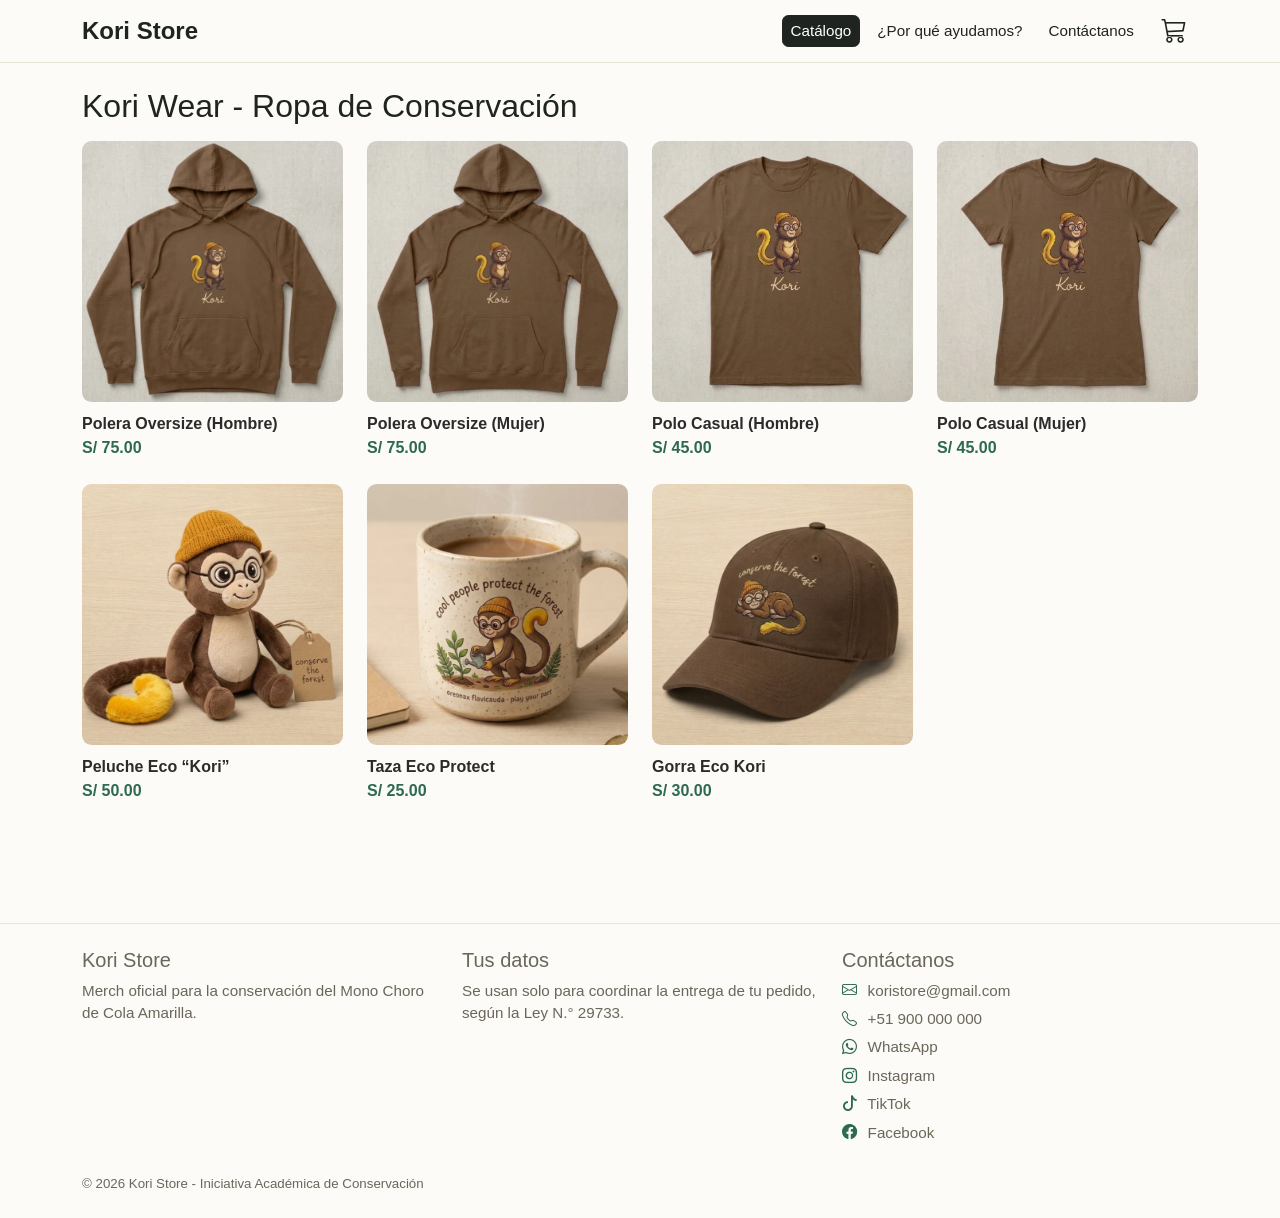
==== catalogo.html @ 1b21ba02 "Carrito" ====
<!DOCTYPE html>
<html lang="es">
<head>
  <meta charset="UTF-8">
  <meta name="viewport" content="width=device-width, initial-scale=1">
  <title>Kori Store | Catálogo</title>
  <!-- 1. Estilos de Bootstrap 5.3.8 -->
  <link rel="stylesheet"
    href="https://cdn.jsdelivr.net/npm/bootstrap@5.3.8/dist/css/bootstrap.min.css"
    integrity="sha384-sRIl4kxILFvY47J16cr9ZwB07vP4J8+LH7qKQnuqkuIAvNWLzeN8tE5YBujZqJLB"
    crossorigin="anonymous">
  <!-- 2. Estilos propios de la marca, siempre después -->
  <link rel="stylesheet" href="https://cdn.jsdelivr.net/npm/bootstrap-icons@1.11.3/font/bootstrap-icons.min.css">
  <link rel="stylesheet" href="STYLE/marca.css">
  <!-- 3. JavaScript de Bootstrap y el propio -->
  <script
    src="https://cdn.jsdelivr.net/npm/bootstrap@5.3.8/dist/js/bootstrap.bundle.min.js"
    integrity="sha384-FKyoEForCGlyvwx9Hj09JcYn3nv7wiPVlz7YYwJrWVcXK/BmnVDxM+D2scQbITxI"
    crossorigin="anonymous" defer></script>
  <script src="JSS/imagenes.js" defer></script>
  <script src="JSS/nav-carrito.js" defer></script>
</head>
<body>

  <!-- Barra de navegación -->
  <nav class="navbar navbar-expand-md navbar-light border-bottom">
    <div class="container">
      <a class="navbar-brand fw-bold fs-4" href="index.html">Kori Store</a>
      <button class="navbar-toggler" type="button"
              data-bs-toggle="collapse" data-bs-target="#menu"
              aria-controls="menu" aria-expanded="false" aria-label="Abrir menú">
        <span class="navbar-toggler-icon"></span>
      </button>
      <div class="collapse navbar-collapse" id="menu">
        <ul class="navbar-nav ms-auto gap-2 py-2 py-md-0 align-items-md-center">
          <li class="nav-item"><a class="btn btn-marca btn-sm" aria-current="page" href="catalogo.html">Catálogo</a></li>
          <li class="nav-item"><a class="btn btn-ghost btn-sm" href="impacto.html">¿Por qué ayudamos?</a></li>
          <li class="nav-item"><a class="btn btn-ghost btn-sm" href="#contacto">Contáctanos</a></li>
          <li class="nav-item"><a class="btn btn-ghost btn-sm btn-carrito" href="carrito.html" aria-label="Carrito de compras" title="Carrito"><i class="bi bi-cart3" aria-hidden="true"></i><span class="carrito-contador" id="carrito-contador" hidden>0</span><span class="d-md-none ms-2">Carrito</span></a></li>
        </ul>
      </div>
    </div>
  </nav>

  <main class="container py-4">

    <!-- Catálogo de Merch -->
    <section id="productos" class="mb-5" aria-labelledby="titulo-catalogo">
      <h2 id="titulo-catalogo" class="mb-3">Kori Wear - Ropa de Conservación</h2>
      <div class="catalogo row row-cols-2 row-cols-lg-4 g-3 g-md-4">

        <div class="col">
          <a class="producto-tienda" href="producto-polera-hombre.html">
            <div class="producto-tienda-foto">
              <img src="IMG/POLERA HOMBRE.png" class="card-img-top" alt="Polera oversize para hombre con ilustración del mono choro">
            </div>
            <h3 class="producto-tienda-nombre h6">Polera Oversize (Hombre)</h3>
            <p class="producto-tienda-precio"><span class="precio">S/ 75.00</span></p>
          </a>
        </div>

        <div class="col">
          <a class="producto-tienda" href="producto-polera-mujer.html">
            <div class="producto-tienda-foto">
              <img src="IMG/POLERA MUJER.png" class="card-img-top" alt="Polera oversize para mujer con ilustración del mono choro">
            </div>
            <h3 class="producto-tienda-nombre h6">Polera Oversize (Mujer)</h3>
            <p class="producto-tienda-precio"><span class="precio">S/ 75.00</span></p>
          </a>
        </div>

        <div class="col">
          <a class="producto-tienda" href="producto-polo-hombre.html">
            <div class="producto-tienda-foto">
              <img src="IMG/POLO HOMBRE.png" class="card-img-top" alt="Polo de algodón para hombre">
            </div>
            <h3 class="producto-tienda-nombre h6">Polo Casual (Hombre)</h3>
            <p class="producto-tienda-precio"><span class="precio">S/ 45.00</span></p>
          </a>
        </div>

        <div class="col">
          <a class="producto-tienda" href="producto-polo-mujer.html">
            <div class="producto-tienda-foto">
              <img src="IMG/POLO MUJER.png" class="card-img-top" alt="Polo de algodón para mujer">
            </div>
            <h3 class="producto-tienda-nombre h6">Polo Casual (Mujer)</h3>
            <p class="producto-tienda-precio"><span class="precio">S/ 45.00</span></p>
          </a>
        </div>

        <div class="col">
          <a class="producto-tienda" href="producto-peluche.html">
            <div class="producto-tienda-foto">
              <img src="IMG/PELUCHE.png" class="card-img-top" alt="Peluche artesanal del mono choro">
            </div>
            <h3 class="producto-tienda-nombre h6">Peluche Eco “Kori”</h3>
            <p class="producto-tienda-precio"><span class="precio">S/ 50.00</span></p>
          </a>
        </div>

        <div class="col">
          <a class="producto-tienda" href="producto-taza.html">
            <div class="producto-tienda-foto">
              <img src="IMG/TAZA.png" class="card-img-top" alt="Taza de cerámica ecológica con un mono regando una planta">
            </div>
            <h3 class="producto-tienda-nombre h6">Taza Eco Protect</h3>
            <p class="producto-tienda-precio"><span class="precio">S/ 25.00</span></p>
          </a>
        </div>

        <div class="col">
          <a class="producto-tienda" href="producto-gorra.html">
            <div class="producto-tienda-foto">
              <img src="IMG/GORRA.png" class="card-img-top" alt="Gorra con diseño sostenible">
            </div>
            <h3 class="producto-tienda-nombre h6">Gorra Eco Kori</h3>
            <p class="producto-tienda-precio"><span class="precio">S/ 30.00</span></p>
          </a>
        </div>
      </div>
    </section>

  </main>

  <!-- Pie de página -->
  <footer id="contacto" class="border-top py-4 mt-5">
    <div class="container">
      <div class="row g-4">
        <div class="col-md-4">
          <h2 class="h5">Kori Store</h2>
          <p class="texto-suave mb-0">Merch oficial para la conservación del Mono Choro de Cola Amarilla.</p>
        </div>
        <div class="col-md-4">
          <h2 class="h5">Tus datos</h2>
          <p class="texto-suave mb-0">Se usan solo para coordinar la entrega de tu pedido, según la Ley N.° 29733.</p>
        </div>
        <div class="col-md-4">
          <h2 class="h5">Contáctanos</h2>
          <ul class="list-unstyled texto-suave contacto-lista mb-0">
            <li><a href="mailto:koristore@gmail.com"><i class="bi bi-envelope" aria-hidden="true"></i> koristore@gmail.com</a></li>
            <li><a href="tel:+51900000000"><i class="bi bi-telephone" aria-hidden="true"></i> +51 900 000 000</a></li>
            <li><a href="https://wa.me/51900000000" target="_blank" rel="noopener"><i class="bi bi-whatsapp" aria-hidden="true"></i> WhatsApp</a></li>
            <li><a href="https://www.instagram.com/koristore" target="_blank" rel="noopener"><i class="bi bi-instagram" aria-hidden="true"></i> Instagram</a></li>
            <li><a href="https://www.tiktok.com/@koristore" target="_blank" rel="noopener"><i class="bi bi-tiktok" aria-hidden="true"></i> TikTok</a></li>
            <li><a href="https://www.facebook.com/koristore" target="_blank" rel="noopener"><i class="bi bi-facebook" aria-hidden="true"></i> Facebook</a></li>
          </ul>
        </div>
      </div>
      <p class="texto-suave small mt-4 mb-0">&copy; 2026 Kori Store - Iniciativa Académica de Conservación</p>
    </div>
  </footer>

</body>
</html>
---- STYLE/marca.css ----
/* ==========================================
   KORI STORE - marca.css  (versión minimalista)
   Se carga DESPUÉS de Bootstrap y solo cambia sus variables --bs-*.
   Una sola paleta: tinta oscura + verde de acento sobre crema.
   ========================================== */

/* ===== 1. Paleta ===== */
:root {
  --tinta: #1f2421;
  --verde: #2d6a4f;
  --muted: #6b665a;            /* 5.4:1 sobre crema */
  --linea: #e8e4d8;
  --hover: #efece1;
  --bs-body-bg: #fcfbf7;
  --bs-body-color: #2b2b2b;
  --bs-body-font-family: 'Segoe UI', Tahoma, Geneva, Verdana, sans-serif;
  --bs-border-color: var(--linea);
  --bs-link-color: var(--verde);
  --bs-link-hover-color: var(--tinta);
}

h1, h2, h3, h4, h5 { color: var(--tinta); }

/* ===== 2. Botones: planos, de bordes suaves ===== */
.btn {
  --bs-btn-border-radius: 0.4rem;
  --bs-btn-font-weight: 500;
  --bs-btn-font-size: 0.95rem;
  box-shadow: none;
}

/* Principal: tinta sólida, hover verde */
.btn-marca {
  --bs-btn-color: #ffffff;
  --bs-btn-bg: var(--tinta);
  --bs-btn-border-color: var(--tinta);
  --bs-btn-hover-color: #ffffff;
  --bs-btn-hover-bg: var(--verde);
  --bs-btn-hover-border-color: var(--verde);
  --bs-btn-active-color: #ffffff;
  --bs-btn-active-bg: var(--verde);
  --bs-btn-active-border-color: var(--verde);
  --bs-btn-focus-shadow-rgb: 31, 36, 33;
}

/* Secundario: texto sin borde, fondo suave al pasar el mouse */
.btn-ghost {
  --bs-btn-color: var(--tinta);
  --bs-btn-bg: transparent;
  --bs-btn-border-color: transparent;
  --bs-btn-hover-color: var(--tinta);
  --bs-btn-hover-bg: var(--hover);
  --bs-btn-hover-border-color: transparent;
  --bs-btn-active-color: var(--tinta);
  --bs-btn-active-bg: var(--linea);
  --bs-btn-active-border-color: transparent;
  --bs-btn-focus-shadow-rgb: 31, 36, 33;
}

/* ===== 3. Barra de navegación clara ===== */
.navbar {
  --bs-navbar-brand-color: var(--tinta);
  --bs-navbar-brand-hover-color: var(--verde);
  background-color: var(--bs-body-bg);
}


/* ===== 4. Portada ===== */
.hero h1 { letter-spacing: -0.5px; }
.hero .lead { color: var(--muted); font-size: 1.1rem; }

/* ===== 5. Catálogo ===== */
.producto {
  border: 1px solid var(--linea);
  background: #ffffff;
  transition: border-color 0.2s ease;
}

.producto:hover { border-color: #cfc9b6; }

/* Todas las fotos con la misma proporción: tarjetas iguales */
.producto .card-img-top,
.sin-foto {
  aspect-ratio: 4 / 3;
  width: 100%;
  object-fit: cover;
}

/* Marcador que imagenes.js pone cuando falta la foto de un producto */
.sin-foto {
  display: flex;
  align-items: center;
  justify-content: center;
  background: var(--hover);
  color: var(--muted);
  font-size: 0.9rem;
  border-radius: var(--bs-card-inner-border-radius) var(--bs-card-inner-border-radius) 0 0;
}

.producto .card-title { font-weight: 600; }

.precio {
  font-weight: 600;
  color: var(--verde);         /* 6.4:1 sobre blanco */
}

/* ===== 6. Carrito ===== */
#mi-pedido,
.card { border-color: var(--linea); }

#lista-pedido li {
  display: flex;
  justify-content: space-between;
  align-items: center;
  gap: 1rem;
  padding: 0.6rem 0;
  border-bottom: 1px solid var(--linea);
}

.btn-quitar {
  border: 0;
  background: none;
  color: var(--muted);
  text-decoration: underline;
  padding: 0.15rem 0.4rem;
  margin-left: 0.5rem;
}

.btn-quitar:hover { color: #b00020; }

/* ===== 7. Impacto, acordeón y formulario ===== */
.tarjeta-fondo {
  background: #ffffff;
  border-left: 3px solid var(--verde);
}

.accordion {
  --bs-accordion-border-color: var(--linea);
  --bs-accordion-active-bg: var(--hover);
  --bs-accordion-active-color: var(--tinta);
  --bs-accordion-btn-focus-box-shadow: 0 0 0 0.2rem rgba(31, 36, 33, 0.25);
}

.form-control:focus,
.form-check-input:focus {
  border-color: var(--tinta);
  box-shadow: 0 0 0 0.2rem rgba(31, 36, 33, 0.2);
}

.form-check-input:checked {
  background-color: var(--tinta);
  border-color: var(--tinta);
}

.error-msg {
  color: #b00020;              /* 6.8:1 sobre blanco */
  font-size: 0.875rem;
}

/* ===== 8. Pie de página ===== */
footer { background: transparent; color: var(--muted); font-size: 0.95rem; }
footer h2 { color: var(--tinta); font-weight: 600; }
.texto-suave { color: var(--muted); }

/* ===== 9. Selector de talla (poleras y polos) ===== */
.tallas { border: 0; padding: 0; margin-bottom: 0; }
.tallas legend { float: none; width: auto; font-size: 0.85rem; }

.btn-talla {
  --bs-btn-color: var(--tinta);
  --bs-btn-bg: #ffffff;
  --bs-btn-border-color: var(--linea);
  --bs-btn-hover-color: var(--tinta);
  --bs-btn-hover-bg: var(--hover);
  --bs-btn-hover-border-color: #cfc9b6;
  --bs-btn-focus-shadow-rgb: 31, 36, 33;
}

/* Talla elegida: tinta sólida */
.btn-check:checked + .btn-talla {
  --bs-btn-active-color: #ffffff;
  --bs-btn-active-bg: var(--tinta);
  --bs-btn-active-border-color: var(--tinta);
  color: #ffffff;
  background-color: var(--tinta);
  border-color: var(--tinta);
}

/* ===== 10. Portada con imagen difuminada hacia la sección de abajo ===== */
.hero-difuminado { border-bottom: 0 !important; margin-bottom: 0; }

.hero-img-difuminada {
  /* Sin marco ni sombra: los bordes se funden con el fondo de la página */
  -webkit-mask-image:
    linear-gradient(to bottom, transparent 0, #000 10%, #000 72%, transparent 100%),
    linear-gradient(to right, transparent 0, #000 14%, #000 86%, transparent 100%);
  -webkit-mask-composite: source-in;
  mask-image:
    linear-gradient(to bottom, transparent 0, #000 10%, #000 72%, transparent 100%),
    linear-gradient(to right, transparent 0, #000 14%, #000 86%, transparent 100%);
  mask-composite: intersect;
}

/* ===== 11. Contacto y redes en el pie de página ===== */
.contacto-lista li { margin-bottom: 0.35rem; }
.contacto-lista a { color: var(--muted); text-decoration: none; }
.contacto-lista a:hover { color: var(--tinta); text-decoration: underline; }
.contacto-lista .bi { margin-right: 0.4rem; color: var(--verde); }

/* ===== 12. Contador del carrito en la barra + aviso al añadir ===== */
.btn-carrito { position: relative; }
.carrito-contador {
  position: absolute; top: -5px; right: -6px;
  min-width: 1.15rem; height: 1.15rem; padding: 0 0.3rem;
  border-radius: 999px; background: var(--verde); color: #fff;
  font-size: 0.68rem; font-weight: 600; line-height: 1.15rem; text-align: center;
}
.carrito-contador[hidden] { display: none; }
.carrito-contador.bump { animation: rebote 0.45s ease; }
@keyframes rebote { 30% { transform: scale(1.5); } 60% { transform: scale(0.9); } 100% { transform: scale(1); } }

.btn-anadir.anadido { --bs-btn-bg: var(--verde); --bs-btn-border-color: var(--verde); background-color: var(--verde); border-color: var(--verde); }

.toast-kori {
  position: fixed; left: 50%; bottom: 1.25rem; z-index: 1080;
  display: flex; align-items: center; gap: 1rem;
  padding: 0.65rem 0.65rem 0.65rem 1.1rem;
  background: var(--tinta); color: #fff; border-radius: 999px;
  box-shadow: 0 12px 32px -10px rgba(31, 36, 33, 0.5);
  font-size: 0.92rem; max-width: calc(100vw - 2rem);
  opacity: 0; transform: translate(-50%, 16px); pointer-events: none;
  transition: opacity 0.3s ease, transform 0.3s ease;
}
.toast-kori.visible { opacity: 1; transform: translate(-50%, 0); pointer-events: auto; }
.toast-kori-enlace {
  color: var(--tinta); background: #fff; text-decoration: none; font-weight: 500;
  padding: 0.3rem 0.8rem; border-radius: 999px; white-space: nowrap;
}
.toast-kori-enlace:hover { background: var(--hover); color: var(--tinta); }

/* ===== 13. Página de carrito ===== */
.panel-carrito { border-radius: 1rem; }
@media (min-width: 992px) { .panel-fijo { position: sticky; top: 1.25rem; } }

.item-carrito {
  display: grid; grid-template-columns: 72px 1fr auto; gap: 1rem; align-items: center;
  padding: 0.95rem 0; border-bottom: 1px solid var(--linea);
  transition: opacity 0.3s ease, transform 0.3s ease;
}
.item-carrito.entrando { animation: itemEntra 0.55s cubic-bezier(.2,.7,.2,1) both; }
.item-carrito.saliendo { opacity: 0; transform: translateX(28px) scale(0.98); }
@keyframes itemEntra { from { opacity: 0; transform: translateY(14px); filter: blur(6px); } to { opacity: 1; transform: none; filter: none; } }

.item-foto { width: 72px; height: 72px; object-fit: cover; border-radius: 0.7rem; background: var(--hover); }
.item-nombre { font-weight: 600; margin: 0; line-height: 1.3; }
.item-unidad { color: var(--muted); font-size: 0.85rem; margin: 0 0 0.45rem; }
.item-lado { display: flex; flex-direction: column; align-items: flex-end; gap: 0.35rem; }
.item-subtotal { font-weight: 600; color: var(--verde); }
.item-quitar { border: 0; background: none; color: var(--muted); padding: 0.2rem 0.4rem; border-radius: 0.4rem; transition: color 0.2s, background 0.2s; }
.item-quitar:hover { color: #b00020; background: var(--hover); }

.stepper { display: inline-flex; align-items: center; border: 1px solid var(--linea); border-radius: 999px; background: #fff; }
.stepper-btn { border: 0; background: none; width: 2rem; height: 2rem; border-radius: 50%; color: var(--tinta); transition: background 0.2s; }
.stepper-btn:hover { background: var(--hover); }
.stepper-valor { min-width: 1.8rem; text-align: center; font-weight: 600; font-variant-numeric: tabular-nums; }
.stepper-valor.bump { animation: rebote 0.35s ease; }

.enlace-seguir { display: inline-block; margin-top: 1rem; color: var(--muted); text-decoration: none; font-size: 0.92rem; }
.enlace-seguir:hover { color: var(--tinta); }

.vacio-carrito { padding: 4rem 1rem; animation: itemEntra 0.6s both; }
.vacio-icono { font-size: 3rem; color: var(--verde); display: block; margin-bottom: 0.5rem; }

/* Métodos de pago como tarjetas elegibles */
.pago-grupo { display: grid; gap: 0.6rem; }
.pago-opcion { display: block; margin: 0; cursor: pointer; position: relative; }
.pago-opcion input { position: absolute; opacity: 0; inset: 0; }
.pago-caja {
  display: flex; align-items: center; gap: 0.8rem; padding: 0.75rem 1rem;
  border: 1px solid var(--linea); border-radius: 0.8rem; background: #fff;
  transition: border-color 0.2s, box-shadow 0.2s, background 0.2s, transform 0.2s;
}
.pago-caja .bi { font-size: 1.4rem; color: var(--verde); }
.pago-caja strong { display: block; font-weight: 600; }
.pago-caja small { color: var(--muted); }
.pago-opcion:hover .pago-caja { border-color: #cfc9b6; transform: translateX(2px); }
.pago-opcion input:checked + .pago-caja { border-color: var(--tinta); box-shadow: 0 0 0 1px var(--tinta); background: var(--hover); }
.pago-opcion input:focus-visible + .pago-caja { outline: 3px solid rgba(31, 36, 33, 0.35); outline-offset: 2px; }
.pago-grupo.sacudir { animation: sacudir 0.45s; }
@keyframes sacudir { 20%, 60% { transform: translateX(-6px); } 40%, 80% { transform: translateX(6px); } }
.detalle-pago { min-height: 2.8em; margin: 0.8rem 0 0; font-size: 0.88rem; color: var(--muted); }
.detalle-pago.activo { animation: itemEntra 0.4s both; }

.total-grande { font-size: 1.7rem; font-variant-numeric: tabular-nums; }

/* Reparto de la compra */
.impacto-mini { margin-top: 1rem; }
.impacto-barra { display: flex; height: 8px; background: var(--linea); border-radius: 999px; overflow: hidden; gap: 2px; }
.impacto-barra span { display: block; transform-origin: left; animation: crece 0.9s cubic-bezier(.2,.7,.2,1) both; }
.impacto-barra .b1 { width: 20%; background: var(--verde); }
.impacto-barra .b2 { width: 20%; background: #c29b38; animation-delay: 0.1s; }
.impacto-barra .b3 { width: 20%; background: #7a8f84; animation-delay: 0.2s; }
@keyframes crece { from { transform: scaleX(0); } to { transform: scaleX(1); } }
.impacto-leyenda { margin-top: 0.7rem; }
.impacto-leyenda li { display: flex; align-items: center; gap: 0.5rem; padding: 0.15rem 0; color: var(--muted); }
.impacto-leyenda strong { margin-left: auto; color: var(--tinta); font-variant-numeric: tabular-nums; }
.punto { width: 9px; height: 9px; border-radius: 50%; display: inline-block; }
.punto.p1 { background: var(--verde); } .punto.p2 { background: #c29b38; } .punto.p3 { background: #7a8f84; }

@media (max-width: 575px) {
  .item-carrito { grid-template-columns: 60px 1fr; }
  .item-foto { width: 60px; height: 60px; }
  .item-lado { grid-column: 1 / -1; flex-direction: row; justify-content: space-between; align-items: center; }
}

/* ===== 14. Inicio: estética minimalista futurista y mezcla al hacer scroll ===== */
.aurora {
  position: fixed; inset: 0; z-index: -1; pointer-events: none;
  background:
    radial-gradient(55vmax 38vmax at calc(88% - var(--avance, 0) * 40%) calc(8% + var(--avance, 0) * 62%), rgba(45, 106, 79, 0.13), transparent 62%),
    radial-gradient(48vmax 34vmax at calc(6% + var(--avance, 0) * 46%) calc(86% - var(--avance, 0) * 56%), rgba(224, 181, 60, 0.15), transparent 62%);
}
.barra-progreso {
  position: fixed; top: 0; left: 0; right: 0; height: 2px; z-index: 1050;
  transform: scaleX(0); transform-origin: left;
  background: linear-gradient(90deg, var(--verde), #c29b38);
}

.home .navbar {
  position: sticky; top: 0; z-index: 1030;
  background: rgba(252, 251, 247, 0.72);
  -webkit-backdrop-filter: blur(14px); backdrop-filter: blur(14px);
  border-color: rgba(45, 106, 79, 0.12) !important;
}

.home h1, .home #titulo-por-que { font-weight: 300 !important; letter-spacing: -0.03em; }
.home .lead { font-weight: 300; }
.titulo-kori {
  background: linear-gradient(100deg, var(--tinta) 25%, var(--verde) 65%, #c29b38);
  -webkit-background-clip: text; background-clip: text;
  color: transparent; -webkit-text-fill-color: transparent;
}
.home #titulo-por-que::after {
  content: ""; display: block; width: 56px; height: 2px; margin-top: 0.7rem;
  background: linear-gradient(90deg, var(--verde), #c29b38);
}

/* La sección de abajo sube y se solapa con la portada: se mezclan, sin corte */
@media (min-width: 768px) { .home #por-que-ayudamos { margin-top: -3.5rem; position: relative; } }
.home .hero { padding-bottom: 3rem !important; }

/* Tarjetas tipo cristal */
.home .card {
  background: rgba(255, 255, 255, 0.5);
  -webkit-backdrop-filter: blur(12px); backdrop-filter: blur(12px);
  border: 1px solid rgba(45, 106, 79, 0.14); border-radius: 1rem;
  box-shadow: 0 14px 40px -18px rgba(45, 106, 79, 0.28), inset 0 1px 0 rgba(255, 255, 255, 0.85);
  transition: transform 0.35s ease, box-shadow 0.35s ease;
}
.home .tarjeta-fondo { position: relative; overflow: hidden; border-left: 1px solid rgba(45, 106, 79, 0.14); }
.home .tarjeta-fondo::before {
  content: ""; position: absolute; inset: 0 0 auto 0; height: 2px;
  background: linear-gradient(90deg, transparent, var(--verde), transparent);
}
.home .tarjeta-fondo:hover { transform: translateY(-4px); box-shadow: 0 20px 44px -16px rgba(45, 106, 79, 0.4); }

.home .accordion { --bs-accordion-bg: transparent; --bs-accordion-border-width: 0; }
.home .accordion-item {
  background: rgba(255, 255, 255, 0.5); border: 1px solid rgba(45, 106, 79, 0.14);
  border-radius: 0.9rem !important; margin-bottom: 0.6rem; overflow: hidden;
  -webkit-backdrop-filter: blur(12px); backdrop-filter: blur(12px);
}
.home .accordion-button { background: transparent; box-shadow: none; }
.home .accordion-button:not(.collapsed) { background: rgba(45, 106, 79, 0.07); }

/* Antes de que corra el script, nada parpadea; sin movimiento, todo visible */
.mezcla-on [data-mezcla] { opacity: 0; will-change: opacity, transform, filter; }
.sin-mezcla [data-mezcla] { opacity: 1; }

@media (prefers-reduced-motion: reduce) {
  .item-carrito, .item-carrito.entrando, .impacto-barra span, .vacio-carrito, .detalle-pago.activo { animation: none; transition: none; }
}

/* ===== 14. Carrusel de prendas (página principal) ===== */
.carrusel-flechas { display: flex; gap: 0.5rem; flex-shrink: 0; }
.carrusel-btn {
  width: 2.75rem; height: 2.75rem; padding: 0;
  display: inline-flex; align-items: center; justify-content: center;
  border-radius: 50%; font-size: 1.1rem;
  --bs-btn-border-color: var(--linea);
}
.btn-ghost.carrusel-btn { border: 1px solid var(--linea); }
.carrusel-btn:disabled { opacity: 0.35; }

.carrusel-pista {
  display: flex; gap: 1rem;
  overflow-x: auto; scroll-snap-type: x mandatory;
  padding: 0.25rem 0.1rem 0.75rem;
  scrollbar-width: thin; scrollbar-color: var(--linea) transparent;
  cursor: grab;
}
.carrusel-pista.arrastrando { cursor: grabbing; scroll-snap-type: none; }
.carrusel-pista:focus-visible { outline: 2px solid var(--verde); outline-offset: 4px; border-radius: 0.5rem; }
.carrusel-item { min-width: 0; flex: 0 0 min(15rem, 72%); scroll-snap-align: start; }

.producto-mini {
  border: 1px solid var(--linea); background: #fff; color: inherit;
  transition: border-color 0.2s ease;
}
.producto-mini:hover { border-color: #cfc9b6; color: inherit; }
.producto-mini .card-img-top { width: 100%; aspect-ratio: 4 / 3; object-fit: cover; user-select: none; }

/* ===== 15. Carrito de la barra: más grande ===== */
.btn-carrito { padding: 0.3rem 0.6rem; }
.btn-carrito .bi { font-size: 1.6rem; line-height: 1; vertical-align: middle; }
.btn-carrito .carrito-contador { top: -2px; right: -4px; }

/* ===== 16. Difuminado en los bordes del carrusel ===== */
.carrusel-pista {
  --desv-izq: 0px; --desv-der: 0px;
  -webkit-mask-image: linear-gradient(90deg, transparent 0, #000 var(--desv-izq), #000 calc(100% - var(--desv-der)), transparent 100%);
          mask-image: linear-gradient(90deg, transparent 0, #000 var(--desv-izq), #000 calc(100% - var(--desv-der)), transparent 100%);
}
.carrusel-pista.desv-izq { --desv-izq: 5rem; }
.carrusel-pista.desv-der { --desv-der: 5rem; }

/* ===== 17. Página de producto ===== */
.foto-detalle { width: 100%; border: 1px solid var(--linea); }
.producto-detalle fieldset { border: 0; padding: 0; margin-bottom: 0; }
.producto-detalle legend { float: none; width: auto; font-size: 0.9rem; }
.color-grupo { display: flex; flex-wrap: wrap; gap: 0.6rem; }
.color-opcion {
  display: inline-flex; align-items: center; gap: 0.5rem;
  padding: 0.35rem 0.8rem 0.35rem 0.4rem;
  border: 1px solid var(--linea); border-radius: 999px; background: #fff;
  font-size: 0.9rem; cursor: pointer; transition: border-color 0.2s, background 0.2s;
}
.color-opcion:hover { background: var(--hover); }
.color-bola { width: 1.4rem; height: 1.4rem; border-radius: 50%; border: 1px solid rgba(0, 0, 0, 0.25); }
.btn-check:checked + .color-opcion { border-color: var(--tinta); box-shadow: 0 0 0 1px var(--tinta); }
.btn-check:focus-visible + .color-opcion { outline: 2px solid var(--verde); outline-offset: 2px; }
.producto-detalle .stepper-btn { width: 2.5rem; height: 2.5rem; }
.producto-detalle .stepper-valor { min-width: 2.5rem; font-size: 1.1rem; }

/* ===== 18. Catálogo estilo tienda: solo foto, nombre y precio ===== */
.producto-tienda { display: block; color: inherit; text-decoration: none; }
.producto-tienda:hover { color: inherit; }
.producto-tienda-foto { overflow: hidden; border-radius: 0.6rem; background: var(--hover); }
.producto-tienda-foto img { display: block; width: 100%; aspect-ratio: 1 / 1; object-fit: cover; transition: transform 0.4s ease; }
.producto-tienda:hover .producto-tienda-foto img,
.producto-tienda:focus-visible .producto-tienda-foto img { transform: scale(1.04); }
.producto-tienda:focus-visible { outline: 2px solid var(--verde); outline-offset: 4px; border-radius: 0.6rem; }
.producto-tienda .sin-foto { aspect-ratio: 1 / 1; border-radius: 0.6rem; }
.producto-tienda-nombre { margin: 0.75rem 0 0.15rem; font-weight: 600; }
.producto-tienda-precio { margin: 0; }
@media (prefers-reduced-motion: reduce) { .producto-tienda-foto img { transition: none; } }
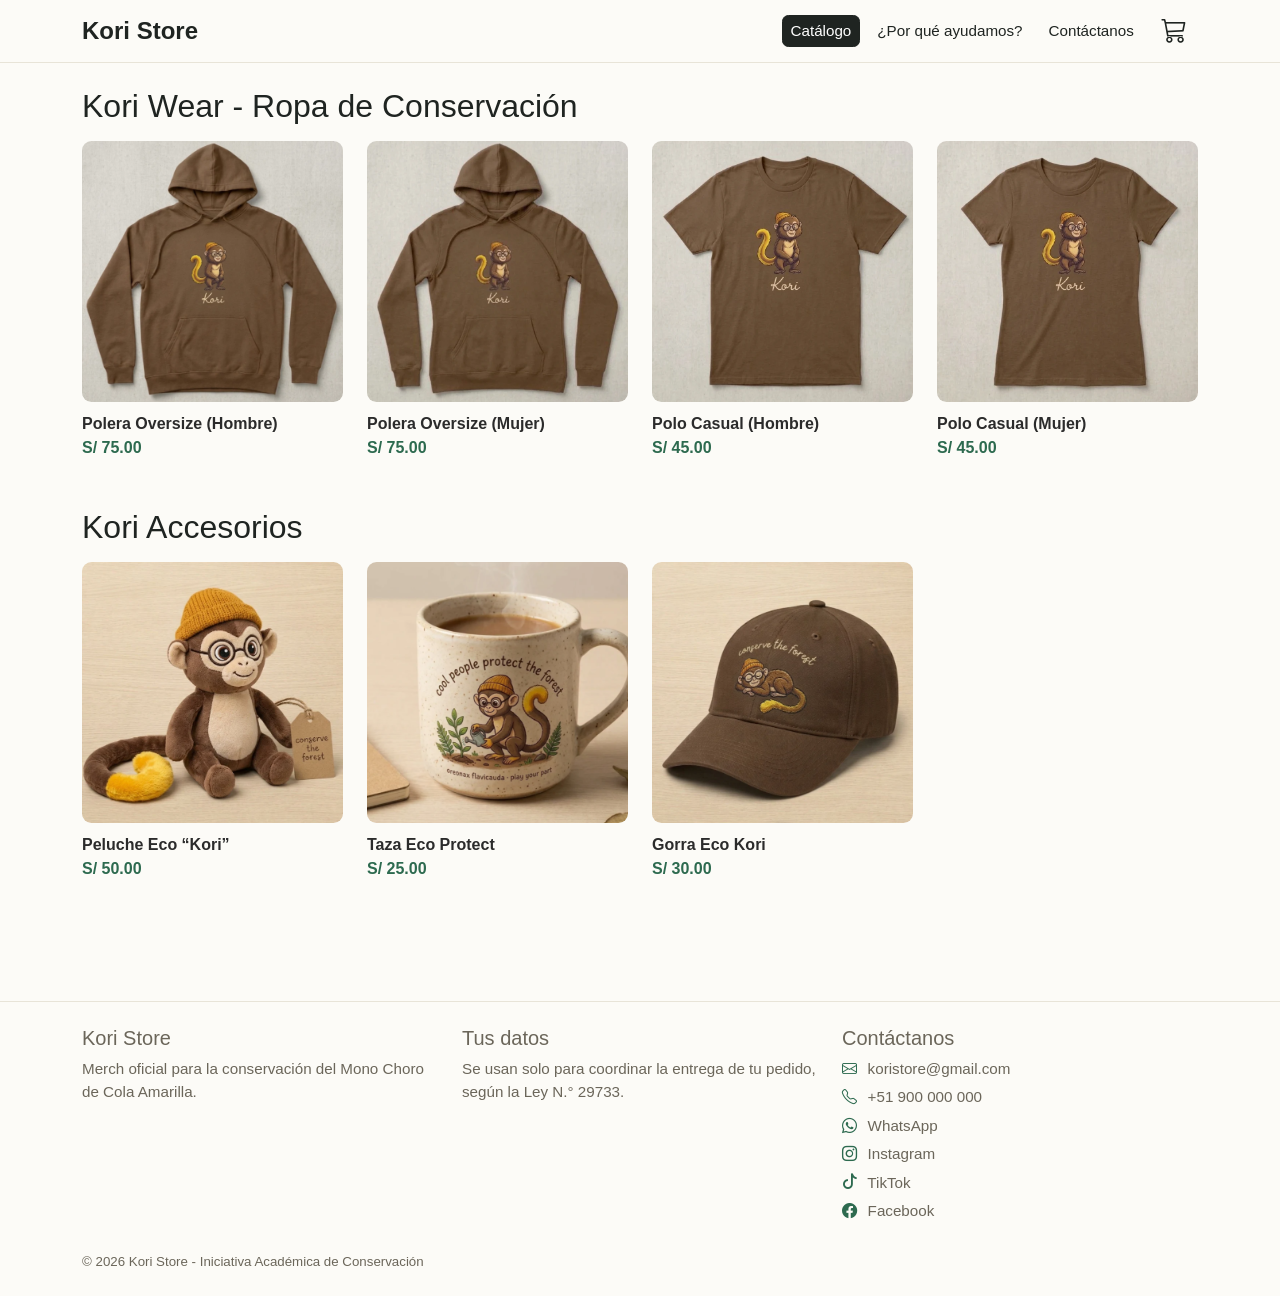
==== commit c24f2b49: "CATALOGO SECCIONES" ====
--- a/catalogo.html
+++ b/catalogo.html
@@ -44,9 +44,9 @@
 
   <main class="container py-4">
 
-    <!-- Catálogo de Merch -->
-    <section id="productos" class="mb-5" aria-labelledby="titulo-catalogo">
-      <h2 id="titulo-catalogo" class="mb-3">Kori Wear - Ropa de Conservación</h2>
+    <!-- Catálogo de Ropa -->
+    <section id="ropa" class="mb-5" aria-labelledby="titulo-ropa">
+      <h2 id="titulo-ropa" class="mb-3">Kori Wear - Ropa de Conservación</h2>
       <div class="catalogo row row-cols-2 row-cols-lg-4 g-3 g-md-4">
 
         <div class="col">
@@ -88,6 +88,14 @@
             <p class="producto-tienda-precio"><span class="precio">S/ 45.00</span></p>
           </a>
         </div>
+
+      </div>
+    </section>
+
+    <!-- Catálogo de Accesorios -->
+    <section id="accesorios" class="mb-5" aria-labelledby="titulo-accesorios">
+      <h2 id="titulo-accesorios" class="mb-3">Kori Accesorios</h2>
+      <div class="catalogo row row-cols-2 row-cols-lg-4 g-3 g-md-4">
 
         <div class="col">
           <a class="producto-tienda" href="producto-peluche.html">
